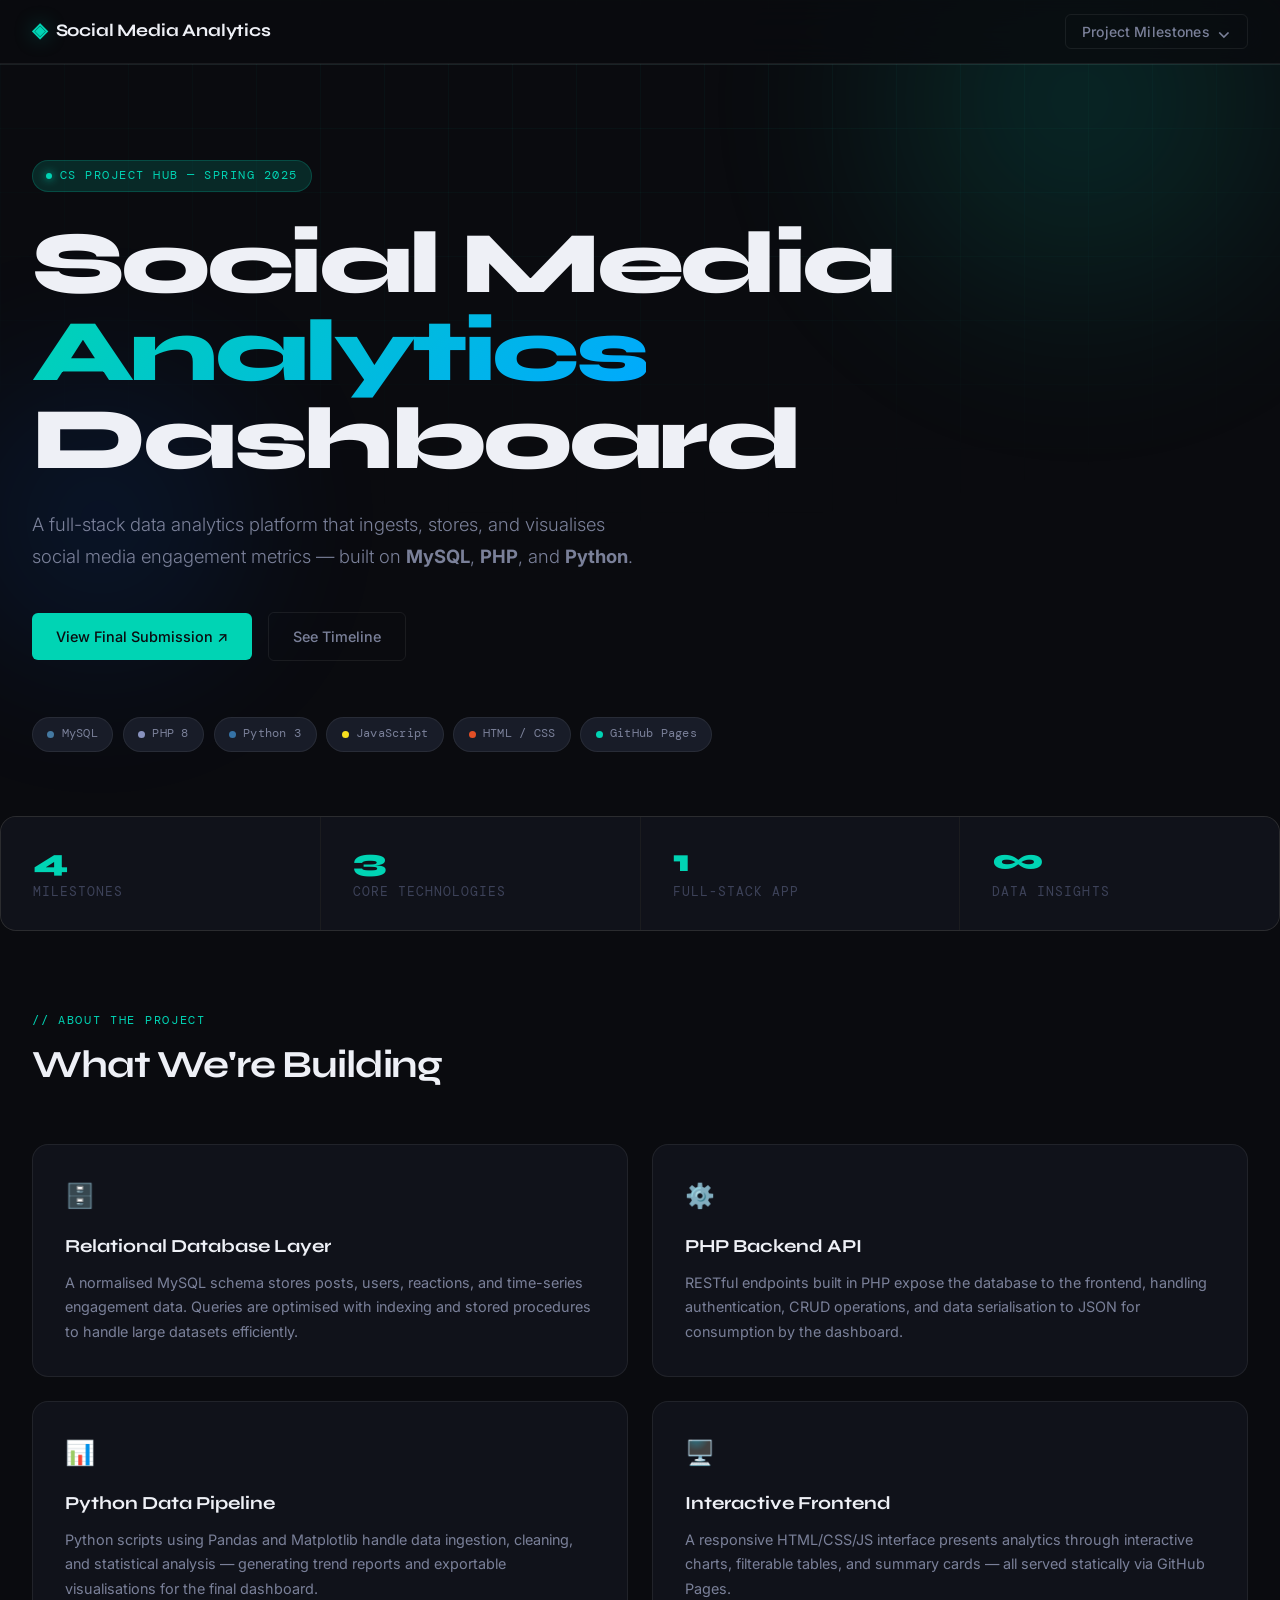
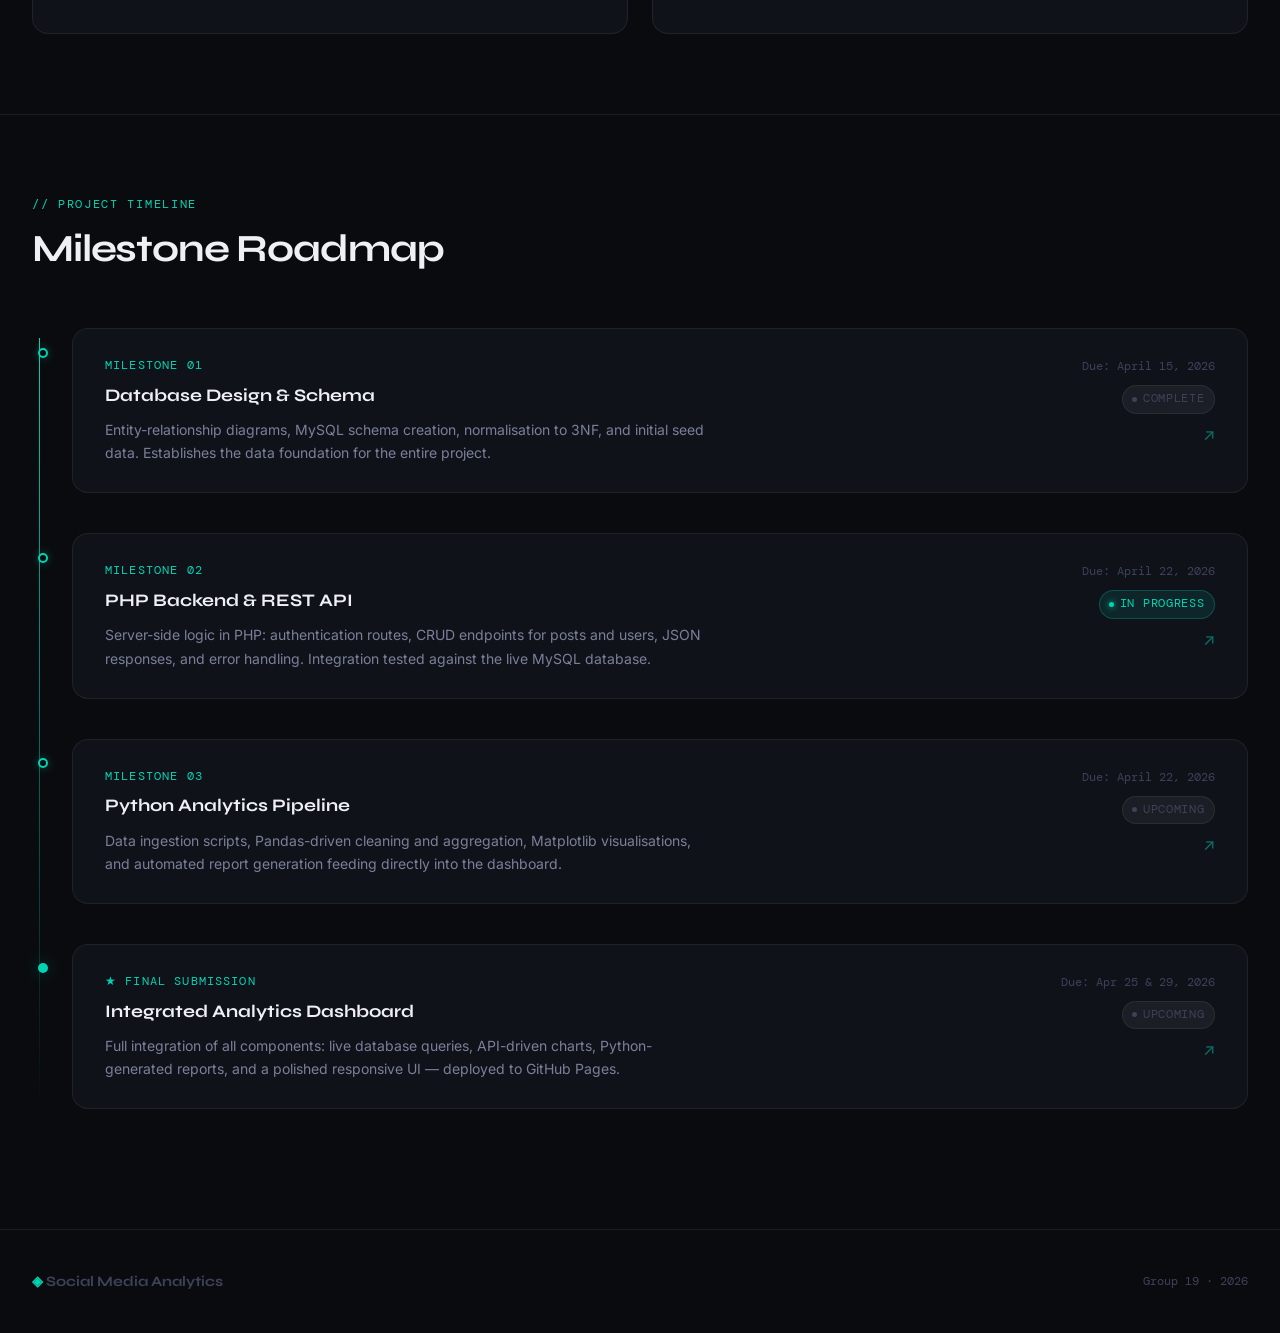
==== index.html @ 84a249a5 "feat: Add main project structure with HTML, CSS, and navbar - Created index.html for the main projec" ====
<!DOCTYPE html>
<html lang="en">
<head>
  <meta charset="UTF-8" />
  <meta name="viewport" content="width=device-width, initial-scale=1.0" />
  <title>Social Media Analytics — Project Hub</title>
  <link rel="preconnect" href="https://fonts.googleapis.com" />
  <link rel="preconnect" href="https://fonts.gstatic.com" crossorigin />
  <link href="https://fonts.googleapis.com/css2?family=DM+Mono:wght@400;500&family=Syne:wght@600;700;800&family=Inter:wght@300;400;500&display=swap" rel="stylesheet" />
  <link rel="stylesheet" href="./styles.css" />

  <style>
    /* ── Page-specific styles ─────────────────────────────────── */

    /* Animated grid background */
    .page-bg {
      position: fixed;
      inset: 0;
      z-index: -1;
      overflow: hidden;
      pointer-events: none;
    }

    .grid-lines {
      position: absolute;
      inset: 0;
      background-image:
        linear-gradient(rgba(0,212,180,0.04) 1px, transparent 1px),
        linear-gradient(90deg, rgba(0,212,180,0.04) 1px, transparent 1px);
      background-size: 64px 64px;
      mask-image: radial-gradient(ellipse 80% 60% at 50% 0%, black 30%, transparent 100%);
    }

    .orb {
      position: absolute;
      border-radius: 50%;
      filter: blur(80px);
      opacity: 0.18;
    }
    .orb-1 {
      width: 600px; height: 600px;
      background: radial-gradient(circle, #00d4b4, transparent 70%);
      top: -200px; right: -100px;
      animation: drift 18s ease-in-out infinite alternate;
    }
    .orb-2 {
      width: 400px; height: 400px;
      background: radial-gradient(circle, #0066ff, transparent 70%);
      bottom: 20%; left: -100px;
      animation: drift 22s ease-in-out infinite alternate-reverse;
    }

    @keyframes drift {
      from { transform: translate(0, 0) scale(1); }
      to   { transform: translate(40px, 30px) scale(1.08); }
    }

    /* ── Hero ─────────────────────────────────────────────────── */
    .hero {
      padding: 6rem 2rem 4rem;
      max-width: 1280px;
      margin: 0 auto;
    }

    .hero-eyebrow {
      display: inline-flex;
      align-items: center;
      gap: 0.5rem;
      font-family: var(--font-mono);
      font-size: 0.78rem;
      letter-spacing: 0.12em;
      text-transform: uppercase;
      color: var(--accent);
      background: var(--accent-dim);
      border: 1px solid rgba(0,212,180,0.2);
      padding: 0.3rem 0.8rem;
      border-radius: 99px;
      margin-bottom: 1.75rem;
      opacity: 0;
      animation: fade-up 0.6s var(--ease-out) 0.1s forwards;
    }

    .hero-eyebrow::before {
      content: '';
      width: 6px; height: 6px;
      border-radius: 50%;
      background: var(--accent);
      box-shadow: 0 0 8px var(--accent);
      flex-shrink: 0;
    }

    .hero-title {
      font-family: var(--font-display);
      font-size: clamp(2.8rem, 7vw, 5.5rem);
      font-weight: 800;
      line-height: 1.0;
      letter-spacing: -0.04em;
      color: var(--text-primary);
      margin-bottom: 1.5rem;
      opacity: 0;
      animation: fade-up 0.7s var(--ease-out) 0.2s forwards;
    }

    .hero-title .accent-word {
      background: linear-gradient(135deg, #00d4b4 0%, #00a8ff 100%);
      -webkit-background-clip: text;
      -webkit-text-fill-color: transparent;
      background-clip: text;
    }

    .hero-description {
      font-size: 1.15rem;
      font-weight: 300;
      color: var(--text-secondary);
      max-width: 56ch;
      line-height: 1.75;
      margin-bottom: 2.5rem;
      opacity: 0;
      animation: fade-up 0.7s var(--ease-out) 0.35s forwards;
    }

    .hero-actions {
      display: flex;
      align-items: center;
      gap: 1rem;
      flex-wrap: wrap;
      opacity: 0;
      animation: fade-up 0.7s var(--ease-out) 0.5s forwards;
    }

    .btn {
      display: inline-flex;
      align-items: center;
      gap: 0.5rem;
      padding: 0.75rem 1.5rem;
      border-radius: var(--radius-sm);
      font-family: var(--font-body);
      font-size: 0.9rem;
      font-weight: 500;
      text-decoration: none;
      cursor: pointer;
      border: none;
      transition: all var(--duration-med) var(--ease-out);
    }

    .btn-primary {
      background: var(--accent);
      color: #0a0b0f;
    }
    .btn-primary:hover {
      background: #00f0ce;
      transform: translateY(-2px);
      box-shadow: 0 8px 24px var(--accent-glow);
      text-decoration: none;
    }

    .btn-secondary {
      background: transparent;
      color: var(--text-secondary);
      border: 1px solid var(--border);
    }
    .btn-secondary:hover {
      border-color: var(--border-hover);
      color: var(--text-primary);
      background: var(--bg-elevated);
      transform: translateY(-2px);
      text-decoration: none;
    }

    /* ── Tech Stack Badges ─────────────────────────────────────── */
    .tech-row {
      display: flex;
      flex-wrap: wrap;
      gap: 0.6rem;
      margin-top: 3.5rem;
      opacity: 0;
      animation: fade-up 0.7s var(--ease-out) 0.65s forwards;
    }

    .tech-badge {
      display: flex;
      align-items: center;
      gap: 0.45rem;
      padding: 0.4rem 0.9rem;
      background: var(--bg-elevated);
      border: 1px solid var(--border);
      border-radius: 99px;
      font-family: var(--font-mono);
      font-size: 0.78rem;
      color: var(--text-secondary);
      letter-spacing: 0.02em;
      transition: all var(--duration-fast) ease;
    }

    .tech-badge:hover {
      border-color: var(--accent);
      color: var(--accent);
      background: var(--accent-dim);
    }

    .tech-dot {
      width: 7px; height: 7px;
      border-radius: 50%;
      flex-shrink: 0;
    }

    /* ── Stats Bar ────────────────────────────────────────────── */
    .stats-bar {
      max-width: 1280px;
      margin: 0 auto;
      padding: 0 2rem 5rem;
      display: grid;
      grid-template-columns: repeat(auto-fit, minmax(160px, 1fr));
      gap: 1px;
      background: var(--border);
      border: 1px solid var(--border);
      border-radius: var(--radius-lg);
      overflow: hidden;
      opacity: 0;
      animation: fade-up 0.7s var(--ease-out) 0.75s forwards;
    }

    /* undo padding hack */
    .stats-bar { padding: 0; }

    .stat-cell {
      background: var(--bg-surface);
      padding: 1.75rem 2rem;
      transition: background var(--duration-fast) ease;
    }

    .stat-cell:hover { background: var(--bg-elevated); }

    .stat-value {
      font-family: var(--font-display);
      font-size: 2rem;
      font-weight: 800;
      color: var(--accent);
      letter-spacing: -0.03em;
      line-height: 1;
      margin-bottom: 0.3rem;
    }

    .stat-label {
      font-size: 0.8rem;
      color: var(--text-muted);
      font-family: var(--font-mono);
      text-transform: uppercase;
      letter-spacing: 0.08em;
    }

    /* ── Section Shared ─────────────────────────────────────────── */
    .section {
      max-width: 1280px;
      margin: 0 auto;
      padding: 5rem 2rem;
    }

    .section-header {
      margin-bottom: 3.5rem;
    }

    .section-label {
      font-family: var(--font-mono);
      font-size: 0.75rem;
      text-transform: uppercase;
      letter-spacing: 0.14em;
      color: var(--accent);
      margin-bottom: 0.75rem;
    }

    .section-title {
      font-family: var(--font-display);
      font-size: clamp(1.75rem, 3vw, 2.5rem);
      font-weight: 700;
      letter-spacing: -0.03em;
      color: var(--text-primary);
    }

    /* ── About / Stack cards ───────────────────────────────────── */
    .about-grid {
      display: grid;
      grid-template-columns: 1fr 1fr;
      gap: 1.5rem;
    }

    @media (max-width: 768px) {
      .about-grid { grid-template-columns: 1fr; }
    }

    .about-card {
      background: var(--bg-surface);
      border: 1px solid var(--border);
      border-radius: var(--radius-lg);
      padding: 2rem;
      transition: border-color var(--duration-fast) ease, transform var(--duration-med) var(--ease-out);
      position: relative;
      overflow: hidden;
    }

    .about-card::before {
      content: '';
      position: absolute;
      top: 0; left: 0; right: 0;
      height: 2px;
      background: linear-gradient(90deg, var(--accent), transparent);
      opacity: 0;
      transition: opacity var(--duration-med) ease;
    }

    .about-card:hover { border-color: var(--border-hover); transform: translateY(-3px); }
    .about-card:hover::before { opacity: 1; }

    .card-icon {
      font-size: 1.5rem;
      margin-bottom: 1rem;
      display: block;
    }

    .card-title {
      font-family: var(--font-display);
      font-size: 1.15rem;
      font-weight: 700;
      margin-bottom: 0.6rem;
      color: var(--text-primary);
    }

    .card-body {
      font-size: 0.9rem;
      color: var(--text-secondary);
      line-height: 1.7;
    }

    /* ── Timeline ──────────────────────────────────────────────── */
    .timeline-section {
      border-top: 1px solid var(--border);
    }

    .timeline {
      position: relative;
      padding-left: 2.5rem;
    }

    /* Vertical rule */
    .timeline::before {
      content: '';
      position: absolute;
      left: 0.45rem;
      top: 0.6rem;
      bottom: 0;
      width: 1px;
      background: linear-gradient(to bottom, var(--accent), transparent);
    }

    .timeline-item {
      position: relative;
      margin-bottom: 2.5rem;
      opacity: 0;
      transform: translateX(-12px);
      transition: opacity 0.5s var(--ease-out), transform 0.5s var(--ease-out);
    }

    .timeline-item.visible {
      opacity: 1;
      transform: translateX(0);
    }

    /* Node dot */
    .timeline-item::before {
      content: '';
      position: absolute;
      left: -2.15rem;
      top: 1.2rem;
      width: 10px; height: 10px;
      border-radius: 50%;
      background: var(--bg-base);
      border: 2px solid var(--accent);
      box-shadow: 0 0 10px var(--accent-glow);
      z-index: 1;
    }

    .timeline-item.is-final::before {
      background: var(--accent);
      box-shadow: 0 0 16px var(--accent-glow);
    }

    .milestone-card {
      background: var(--bg-surface);
      border: 1px solid var(--border);
      border-radius: var(--radius-lg);
      padding: 1.75rem 2rem;
      display: grid;
      grid-template-columns: 1fr auto;
      gap: 1rem;
      align-items: start;
      transition: border-color var(--duration-fast) ease, background var(--duration-fast) ease;
      text-decoration: none;
    }

    .milestone-card:hover {
      border-color: var(--accent);
      background: var(--bg-elevated);
      text-decoration: none;
    }

    .milestone-card:hover .milestone-arrow {
      transform: translate(3px, -3px);
      opacity: 1;
    }

    .milestone-number {
      font-family: var(--font-mono);
      font-size: 0.72rem;
      letter-spacing: 0.1em;
      text-transform: uppercase;
      color: var(--accent);
      margin-bottom: 0.4rem;
    }

    .milestone-name {
      font-family: var(--font-display);
      font-size: 1.1rem;
      font-weight: 700;
      color: var(--text-primary);
      margin-bottom: 0.5rem;
    }

    .milestone-desc {
      font-size: 0.875rem;
      color: var(--text-secondary);
      line-height: 1.65;
    }

    .milestone-meta {
      display: flex;
      flex-direction: column;
      align-items: flex-end;
      gap: 0.5rem;
      flex-shrink: 0;
    }

    .milestone-date {
      font-family: var(--font-mono);
      font-size: 0.78rem;
      color: var(--text-muted);
      white-space: nowrap;
    }

    .milestone-status {
      display: inline-flex;
      align-items: center;
      gap: 0.35rem;
      font-size: 0.72rem;
      font-family: var(--font-mono);
      padding: 0.25rem 0.6rem;
      border-radius: 99px;
      text-transform: uppercase;
      letter-spacing: 0.06em;
    }

    .status-upcoming {
      background: rgba(255,255,255,0.05);
      color: var(--text-muted);
      border: 1px solid var(--border);
    }

    .status-active {
      background: rgba(0,212,180,0.1);
      color: var(--accent);
      border: 1px solid rgba(0,212,180,0.25);
    }

    .status-dot {
      width: 5px; height: 5px;
      border-radius: 50%;
      background: currentColor;
    }

    .status-active .status-dot {
      box-shadow: 0 0 6px currentColor;
      animation: pulse 2s ease-in-out infinite;
    }

    @keyframes pulse {
      0%, 100% { opacity: 1; }
      50% { opacity: 0.4; }
    }

    .milestone-arrow {
      font-size: 1rem;
      color: var(--accent);
      opacity: 0.5;
      transition: transform var(--duration-med) var(--ease-out), opacity var(--duration-fast) ease;
      align-self: flex-end;
    }

    /* ── Footer ────────────────────────────────────────────────── */
    .site-footer {
      border-top: 1px solid var(--border);
      padding: 2.5rem 2rem;
      max-width: 1280px;
      margin: 0 auto;
      display: flex;
      justify-content: space-between;
      align-items: center;
      flex-wrap: wrap;
      gap: 1rem;
    }

    .footer-brand {
      font-family: var(--font-display);
      font-weight: 700;
      font-size: 0.9rem;
      color: var(--text-muted);
    }

    .footer-brand span { color: var(--accent); }

    .footer-note {
      font-family: var(--font-mono);
      font-size: 0.75rem;
      color: var(--text-muted);
    }

    /* ── Animations ─────────────────────────────────────────────── */
    @keyframes fade-up {
      from { opacity: 0; transform: translateY(16px); }
      to   { opacity: 1; transform: translateY(0); }
    }

    /* ── Mobile ──────────────────────────────────────────────────── */
    @media (max-width: 640px) {
      .hero { padding: 4rem 1rem 2.5rem; }
      .section { padding: 3.5rem 1rem; }
      .timeline { padding-left: 2rem; }
      .milestone-card { grid-template-columns: 1fr; }
      .milestone-meta { flex-direction: row; align-items: center; }
      .milestone-arrow { display: none; }
      .stats-bar { grid-template-columns: 1fr 1fr; }
      .hero-title { letter-spacing: -0.03em; }
      .site-footer { flex-direction: column; align-items: flex-start; }
    }
  </style>
</head>
<body>

  <!-- Animated Background -->
  <div class="page-bg" aria-hidden="true">
    <div class="grid-lines"></div>
    <div class="orb orb-1"></div>
    <div class="orb orb-2"></div>
  </div>

  <!-- Navbar (injected by app.js) -->
  <div id="nav-placeholder"></div>

  <!-- ═══════════════════════════════════════════════
       HERO
  ═══════════════════════════════════════════════ -->
  <section class="hero" aria-label="Project overview">

    <div class="hero-eyebrow">CS Project Hub — Spring 2025</div>

    <h1 class="hero-title">
      Social Media<br />
      <span class="accent-word">Analytics</span><br />
      Dashboard
    </h1>

    <p class="hero-description">
      A full-stack data analytics platform that ingests, stores, and visualises
      social media engagement metrics — built on <strong>MySQL</strong>,
      <strong>PHP</strong>, and <strong>Python</strong>.
    </p>

    <div class="hero-actions">
      <a href="FINAL SUBMISSION/index.html" class="btn btn-primary">
        View Final Submission ↗
      </a>
      <a href="#timeline" class="btn btn-secondary">
        See Timeline
      </a>
    </div>

    <div class="tech-row" role="list" aria-label="Technology stack">
      <div class="tech-badge" role="listitem">
        <span class="tech-dot" style="background:#4479a1"></span> MySQL
      </div>
      <div class="tech-badge" role="listitem">
        <span class="tech-dot" style="background:#8892be"></span> PHP 8
      </div>
      <div class="tech-badge" role="listitem">
        <span class="tech-dot" style="background:#3572a5"></span> Python 3
      </div>
      <div class="tech-badge" role="listitem">
        <span class="tech-dot" style="background:#f7df1e"></span> JavaScript
      </div>
      <div class="tech-badge" role="listitem">
        <span class="tech-dot" style="background:#e34f26"></span> HTML / CSS
      </div>
      <div class="tech-badge" role="listitem">
        <span class="tech-dot" style="background:#00d4b4"></span> GitHub Pages
      </div>
    </div>

  </section>

  <!-- ═══════════════════════════════════════════════
       STATS BAR
  ═══════════════════════════════════════════════ -->
  <div class="stats-bar" aria-label="Project statistics" role="list">
    <div class="stat-cell" role="listitem">
      <div class="stat-value">4</div>
      <div class="stat-label">Milestones</div>
    </div>
    <div class="stat-cell" role="listitem">
      <div class="stat-value">3</div>
      <div class="stat-label">Core Technologies</div>
    </div>
    <div class="stat-cell" role="listitem">
      <div class="stat-value">1</div>
      <div class="stat-label">Full-Stack App</div>
    </div>
    <div class="stat-cell" role="listitem">
      <div class="stat-value">∞</div>
      <div class="stat-label">Data Insights</div>
    </div>
  </div>

  <!-- ═══════════════════════════════════════════════
       ABOUT / STACK
  ═══════════════════════════════════════════════ -->
  <section class="section" aria-labelledby="about-heading">
    <div class="section-header">
      <div class="section-label">// About the Project</div>
      <h2 class="section-title" id="about-heading">What We're Building</h2>
    </div>

    <div class="about-grid">
      <div class="about-card">
        <span class="card-icon">🗄️</span>
        <div class="card-title">Relational Database Layer</div>
        <p class="card-body">
          A normalised MySQL schema stores posts, users, reactions, and
          time-series engagement data. Queries are optimised with indexing
          and stored procedures to handle large datasets efficiently.
        </p>
      </div>

      <div class="about-card">
        <span class="card-icon">⚙️</span>
        <div class="card-title">PHP Backend API</div>
        <p class="card-body">
          RESTful endpoints built in PHP expose the database to the frontend,
          handling authentication, CRUD operations, and data serialisation
          to JSON for consumption by the dashboard.
        </p>
      </div>

      <div class="about-card">
        <span class="card-icon">📊</span>
        <div class="card-title">Python Data Pipeline</div>
        <p class="card-body">
          Python scripts using Pandas and Matplotlib handle data ingestion,
          cleaning, and statistical analysis — generating trend reports and
          exportable visualisations for the final dashboard.
        </p>
      </div>

      <div class="about-card">
        <span class="card-icon">🖥️</span>
        <div class="card-title">Interactive Frontend</div>
        <p class="card-body">
          A responsive HTML/CSS/JS interface presents analytics through
          interactive charts, filterable tables, and summary cards — all
          served statically via GitHub Pages.
        </p>
      </div>
    </div>
  </section>

  <!-- ═══════════════════════════════════════════════
       TIMELINE
  ═══════════════════════════════════════════════ -->
  <section class="section timeline-section" id="timeline" aria-labelledby="timeline-heading">
    <div class="section-header">
      <div class="section-label">// Project Timeline</div>
      <h2 class="section-title" id="timeline-heading">Milestone Roadmap</h2>
    </div>

    <div class="timeline" role="list">

      <!-- Milestone 1 -->
      <div class="timeline-item" role="listitem">
        <a href="MILESTONE 1/index.html" class="milestone-card">
          <div>
            <div class="milestone-number">Milestone 01</div>
            <div class="milestone-name">Database Design & Schema</div>
            <p class="milestone-desc">
              Entity-relationship diagrams, MySQL schema creation, normalisation
              to 3NF, and initial seed data. Establishes the data foundation
              for the entire project.
            </p>
          </div>
          <div class="milestone-meta">
            <div class="milestone-date">Due: April 15, 2026</div>
            <div class="milestone-status status-upcoming">
              <span class="status-dot"></span> Complete
            </div>
            <div class="milestone-arrow">↗</div>
          </div>
        </a>
      </div>

      <!-- Milestone 2 -->
      <div class="timeline-item" role="listitem">
        <a href="MILESTONE 2/index.html" class="milestone-card">
          <div>
            <div class="milestone-number">Milestone 02</div>
            <div class="milestone-name">PHP Backend & REST API</div>
            <p class="milestone-desc">
              Server-side logic in PHP: authentication routes, CRUD endpoints
              for posts and users, JSON responses, and error handling.
              Integration tested against the live MySQL database.
            </p>
          </div>
          <div class="milestone-meta">
            <div class="milestone-date">Due: April 22, 2026</div>
            <div class="milestone-status status-active">
              <span class="status-dot"></span> In Progress
            </div>
            <div class="milestone-arrow">↗</div>
          </div>
        </a>
      </div>

      <!-- Milestone 3 -->
      <div class="timeline-item" role="listitem">
        <a href="MILESTONE 3/index.html" class="milestone-card">
          <div>
            <div class="milestone-number">Milestone 03</div>
            <div class="milestone-name">Python Analytics Pipeline</div>
            <p class="milestone-desc">
              Data ingestion scripts, Pandas-driven cleaning and aggregation,
              Matplotlib visualisations, and automated report generation
              feeding directly into the dashboard.
            </p>
          </div>
          <div class="milestone-meta">
            <div class="milestone-date">Due: April 22, 2026</div>
            <div class="milestone-status status-upcoming">
              <span class="status-dot"></span> Upcoming
            </div>
            <div class="milestone-arrow">↗</div>
          </div>
        </a>
      </div>

      <!-- Final Submission -->
      <div class="timeline-item is-final" role="listitem">
        <a href="FINAL SUBMISSION/index.html" class="milestone-card">
          <div>
            <div class="milestone-number">★ Final Submission</div>
            <div class="milestone-name">Integrated Analytics Dashboard</div>
            <p class="milestone-desc">
              Full integration of all components: live database queries,
              API-driven charts, Python-generated reports, and a polished
              responsive UI — deployed to GitHub Pages.
            </p>
          </div>
          <div class="milestone-meta">
            <div class="milestone-date">Due: Apr 25 & 29, 2026</div>
            <div class="milestone-status status-upcoming">
              <span class="status-dot"></span> Upcoming
            </div>
            <div class="milestone-arrow">↗</div>
          </div>
        </a>
      </div>

    </div>
  </section>

  <!-- ═══════════════════════════════════════════════
       FOOTER
  ═══════════════════════════════════════════════ -->
  <footer>
    <div class="site-footer">
      <div class="footer-brand">
        <span>◈</span> Social Media Analytics
      </div>
      <div class="footer-note">Group 19 · 2026</div>
    </div>
  </footer>

  <script src="./app.js"></script>

  <script>
    /* ── Scroll-triggered timeline reveals ───────────────────── */
    const timelineItems = document.querySelectorAll('.timeline-item');

    const observer = new IntersectionObserver((entries) => {
      entries.forEach((entry, i) => {
        if (entry.isIntersecting) {
          // Stagger each item slightly
          setTimeout(() => {
            entry.target.classList.add('visible');
          }, i * 80);
          observer.unobserve(entry.target);
        }
      });
    }, { threshold: 0.15, rootMargin: '0px 0px -40px 0px' });

    timelineItems.forEach(item => observer.observe(item));
  </script>

</body>
</html>
---- styles.css ----
/* ============================================================
   Social Media Analytics — Global Stylesheet
   Dark theme · Sticky navbar · Flexbox layout
   ============================================================ */

@import url('https://fonts.googleapis.com/css2?family=DM+Mono:wght@400;500&family=Syne:wght@600;700;800&family=Inter:wght@300;400;500&display=swap');

/* ── Reset & Tokens ─────────────────────────────────────────── */
*, *::before, *::after {
  box-sizing: border-box;
  margin: 0;
  padding: 0;
}

:root {
  /* Palette */
  --bg-base:        #0a0b0f;
  --bg-surface:     #10121a;
  --bg-elevated:    #181c28;
  --border:         rgba(255, 255, 255, 0.07);
  --border-hover:   rgba(255, 255, 255, 0.15);

  /* Brand accent — electric teal */
  --accent:         #00d4b4;
  --accent-dim:     rgba(0, 212, 180, 0.15);
  --accent-glow:    rgba(0, 212, 180, 0.35);

  /* Text */
  --text-primary:   #eef0f6;
  --text-secondary: #7a8099;
  --text-muted:     #3d4259;

  /* Nav */
  --nav-height:     64px;
  --nav-bg:         rgba(10, 11, 15, 0.85);

  /* Radii & Shadows */
  --radius-sm:      6px;
  --radius-md:      10px;
  --radius-lg:      16px;
  --shadow-md:      0 8px 32px rgba(0, 0, 0, 0.5);
  --shadow-glow:    0 0 20px var(--accent-glow);

  /* Typography */
  --font-display:   'Syne', sans-serif;
  --font-body:      'Inter', sans-serif;
  --font-mono:      'DM Mono', monospace;

  /* Transitions */
  --ease-out:       cubic-bezier(0.16, 1, 0.3, 1);
  --duration-fast:  150ms;
  --duration-med:   250ms;
}

/* ── Base ────────────────────────────────────────────────────── */
html {
  scroll-behavior: smooth;
  -webkit-font-smoothing: antialiased;
}

body {
  background-color: var(--bg-base);
  color: var(--text-primary);
  font-family: var(--font-body);
  font-weight: 400;
  line-height: 1.6;
  min-height: 100vh;
}

/* ── Navbar ──────────────────────────────────────────────────── */
.navbar {
  position: sticky;
  top: 0;
  z-index: 1000;
  height: var(--nav-height);
  background: var(--nav-bg);
  backdrop-filter: blur(16px) saturate(160%);
  -webkit-backdrop-filter: blur(16px) saturate(160%);
  border-bottom: 1px solid var(--border);
  box-shadow: 0 1px 0 var(--border);
}

.navbar-inner {
  display: flex;
  align-items: center;
  justify-content: space-between;
  max-width: 1280px;
  height: 100%;
  margin: 0 auto;
  padding: 0 2rem;
}

/* Brand */
.navbar-brand {
  display: flex;
  align-items: center;
  gap: 0.55rem;
  text-decoration: none;
  font-family: var(--font-display);
  font-weight: 700;
  font-size: 1.1rem;
  letter-spacing: -0.01em;
  color: var(--text-primary);
  transition: color var(--duration-fast) ease;
}

.navbar-brand:hover {
  color: var(--accent);
}

.brand-icon {
  font-size: 1.25rem;
  color: var(--accent);
  line-height: 1;
  text-shadow: var(--shadow-glow);
}

/* Navbar Menu */
.navbar-menu {
  display: flex;
  align-items: center;
  gap: 0.5rem;
}

/* ── Dropdown ────────────────────────────────────────────────── */
.dropdown {
  position: relative;
}

.dropdown-toggle {
  display: flex;
  align-items: center;
  gap: 0.45rem;
  padding: 0.5rem 1rem;
  background: transparent;
  border: 1px solid var(--border);
  border-radius: var(--radius-sm);
  color: var(--text-secondary);
  font-family: var(--font-body);
  font-size: 0.875rem;
  font-weight: 500;
  letter-spacing: 0.01em;
  cursor: pointer;
  transition:
    color var(--duration-fast) ease,
    border-color var(--duration-fast) ease,
    background var(--duration-fast) ease;
}

.dropdown-toggle:hover,
.dropdown.is-open .dropdown-toggle {
  color: var(--text-primary);
  border-color: var(--border-hover);
  background: var(--bg-elevated);
}

.chevron {
  font-size: 1.1rem;
  line-height: 1;
  display: inline-block;
  transition: transform var(--duration-med) var(--ease-out);
}

.dropdown.is-open .chevron {
  transform: rotate(180deg);
}

/* Dropdown Menu Panel */
.dropdown-menu {
  position: absolute;
  top: calc(100% + 10px);
  right: 0;
  min-width: 220px;
  background: var(--bg-elevated);
  border: 1px solid var(--border);
  border-radius: var(--radius-md);
  box-shadow: var(--shadow-md);
  list-style: none;
  padding: 0.4rem;
  opacity: 0;
  visibility: hidden;
  transform: translateY(-6px) scale(0.98);
  transform-origin: top right;
  transition:
    opacity var(--duration-med) var(--ease-out),
    transform var(--duration-med) var(--ease-out),
    visibility 0ms var(--duration-med);
}

.dropdown.is-open .dropdown-menu {
  opacity: 1;
  visibility: visible;
  transform: translateY(0) scale(1);
  transition:
    opacity var(--duration-med) var(--ease-out),
    transform var(--duration-med) var(--ease-out),
    visibility 0ms 0ms;
}

/* Dropdown Items */
.dropdown-item {
  display: flex;
  align-items: center;
  gap: 0.65rem;
  padding: 0.55rem 0.75rem;
  border-radius: var(--radius-sm);
  text-decoration: none;
  color: var(--text-secondary);
  font-size: 0.875rem;
  font-weight: 400;
  transition:
    background var(--duration-fast) ease,
    color var(--duration-fast) ease;
}

.dropdown-item:hover {
  background: var(--accent-dim);
  color: var(--accent);
}

.dropdown-item:hover .milestone-tag {
  color: var(--accent);
  border-color: var(--accent);
}

.milestone-tag {
  display: inline-flex;
  align-items: center;
  justify-content: center;
  min-width: 26px;
  height: 20px;
  padding: 0 5px;
  border: 1px solid var(--text-muted);
  border-radius: 4px;
  font-family: var(--font-mono);
  font-size: 0.7rem;
  font-weight: 500;
  color: var(--text-muted);
  transition:
    color var(--duration-fast) ease,
    border-color var(--duration-fast) ease;
}

/* ── Page Container ──────────────────────────────────────────── */
.container {
  max-width: 1280px;
  margin: 0 auto;
  padding: 3rem 2rem;
}

.container--narrow {
  max-width: 860px;
}

.container--wide {
  max-width: 1440px;
}

/* ── Typography Utilities ────────────────────────────────────── */
h1, h2, h3, h4, h5, h6 {
  font-family: var(--font-display);
  font-weight: 700;
  line-height: 1.2;
  letter-spacing: -0.02em;
  color: var(--text-primary);
}

h1 { font-size: clamp(2rem, 5vw, 3.5rem); }
h2 { font-size: clamp(1.5rem, 3vw, 2.25rem); }
h3 { font-size: clamp(1.15rem, 2vw, 1.5rem); }

p {
  color: var(--text-secondary);
  max-width: 68ch;
}

a {
  color: var(--accent);
  text-decoration: none;
}

a:hover {
  text-decoration: underline;
  text-underline-offset: 3px;
}

code, pre {
  font-family: var(--font-mono);
  font-size: 0.875em;
  background: var(--bg-elevated);
  border: 1px solid var(--border);
  border-radius: var(--radius-sm);
}

code { padding: 0.15em 0.45em; }
pre  { padding: 1.25rem; overflow-x: auto; }

/* ── Scrollbar ───────────────────────────────────────────────── */
::-webkit-scrollbar { width: 8px; height: 8px; }
::-webkit-scrollbar-track { background: var(--bg-base); }
::-webkit-scrollbar-thumb { background: var(--bg-elevated); border-radius: 99px; }
::-webkit-scrollbar-thumb:hover { background: var(--text-muted); }

/* ── Focus / Accessibility ───────────────────────────────────── */
:focus-visible {
  outline: 2px solid var(--accent);
  outline-offset: 3px;
  border-radius: 2px;
}

/* ── Responsive ──────────────────────────────────────────────── */
@media (max-width: 640px) {
  .navbar-inner {
    padding: 0 1rem;
  }

  .navbar-brand span:not(.brand-icon) {
    font-size: 0.95rem;
  }

  .dropdown-toggle {
    padding: 0.45rem 0.75rem;
    font-size: 0.8rem;
  }

  .container {
    padding: 2rem 1rem;
  }
}
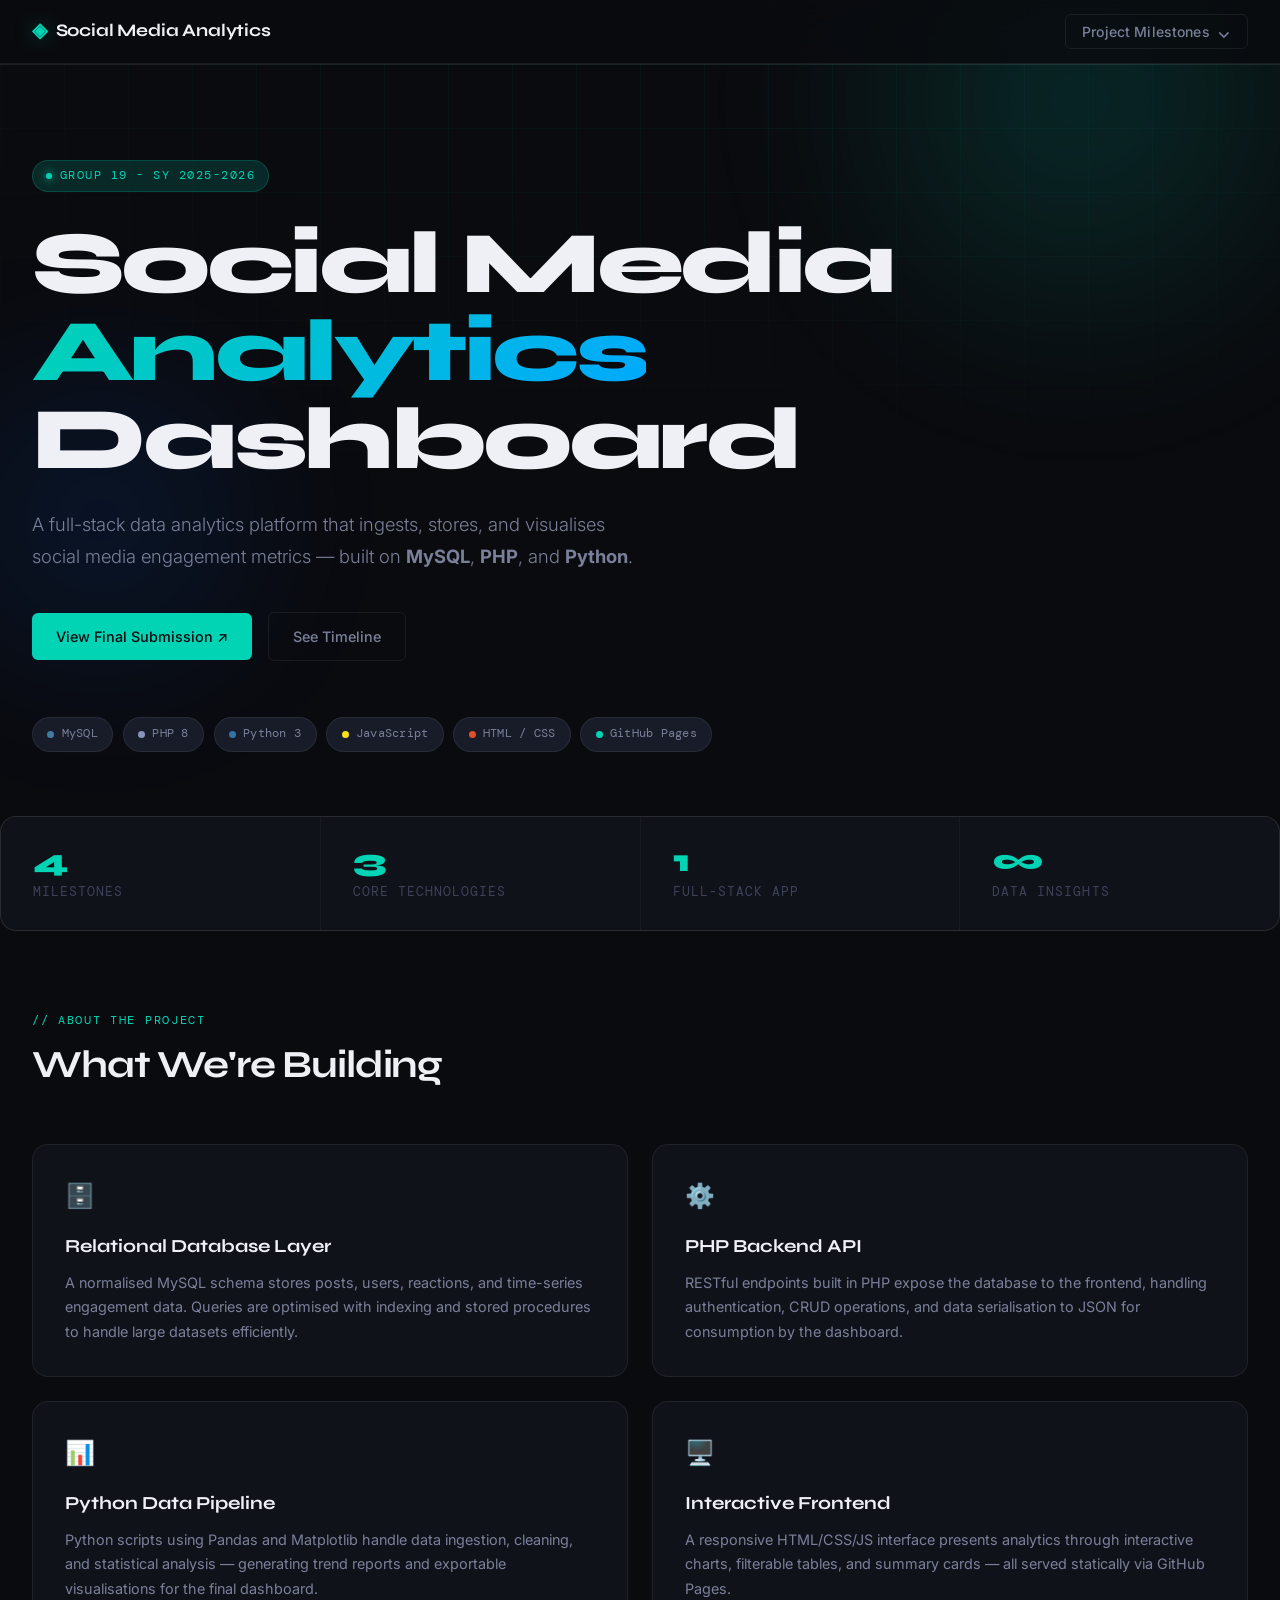
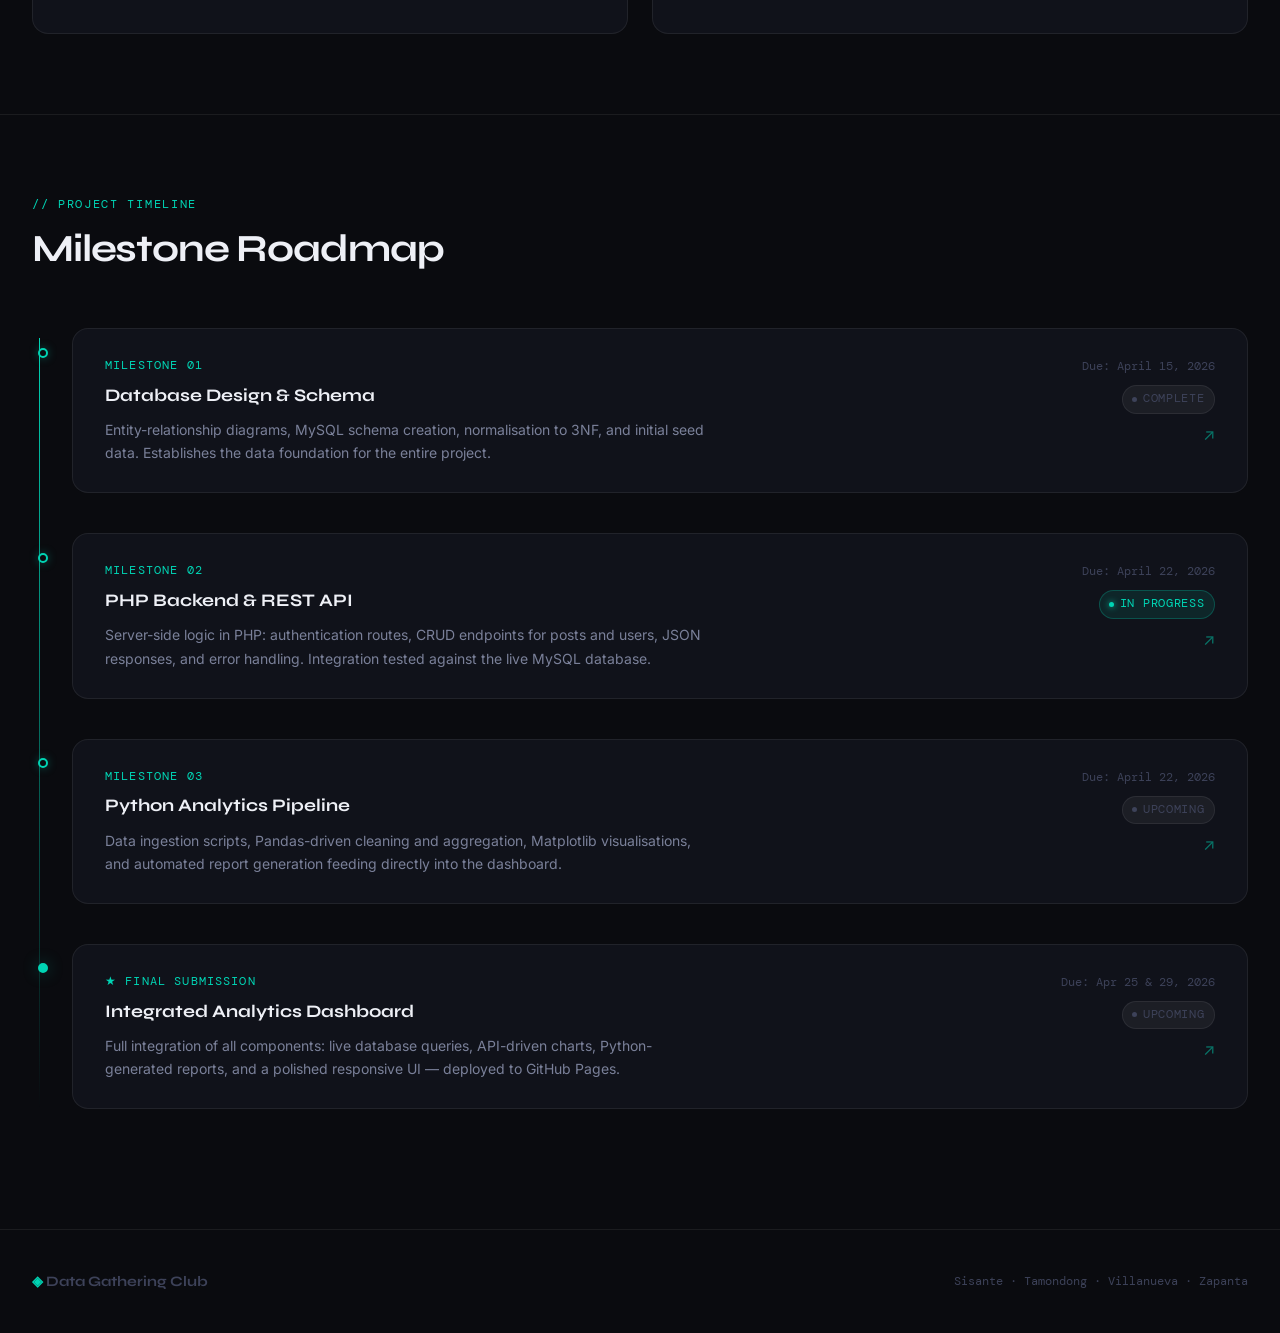
==== commit 33851d26: "fix: Update hero section and footer branding for Group 19" ====
--- a/index.html
+++ b/index.html
@@ -559,7 +559,7 @@
   ═══════════════════════════════════════════════ -->
   <section class="hero" aria-label="Project overview">
 
-    <div class="hero-eyebrow">CS Project Hub — Spring 2025</div>
+    <div class="hero-eyebrow">Group 19 - SY 2025-2026</div>
 
     <h1 class="hero-title">
       Social Media<br />
@@ -787,9 +787,9 @@
   <footer>
     <div class="site-footer">
       <div class="footer-brand">
-        <span>◈</span> Social Media Analytics
-      </div>
-      <div class="footer-note">Group 19 · 2026</div>
+        <span>◈</span> Data Gathering Club
+      </div>
+      <div class="footer-note">Sisante · Tamondong · Villanueva · Zapanta</div>
     </div>
   </footer>
 
